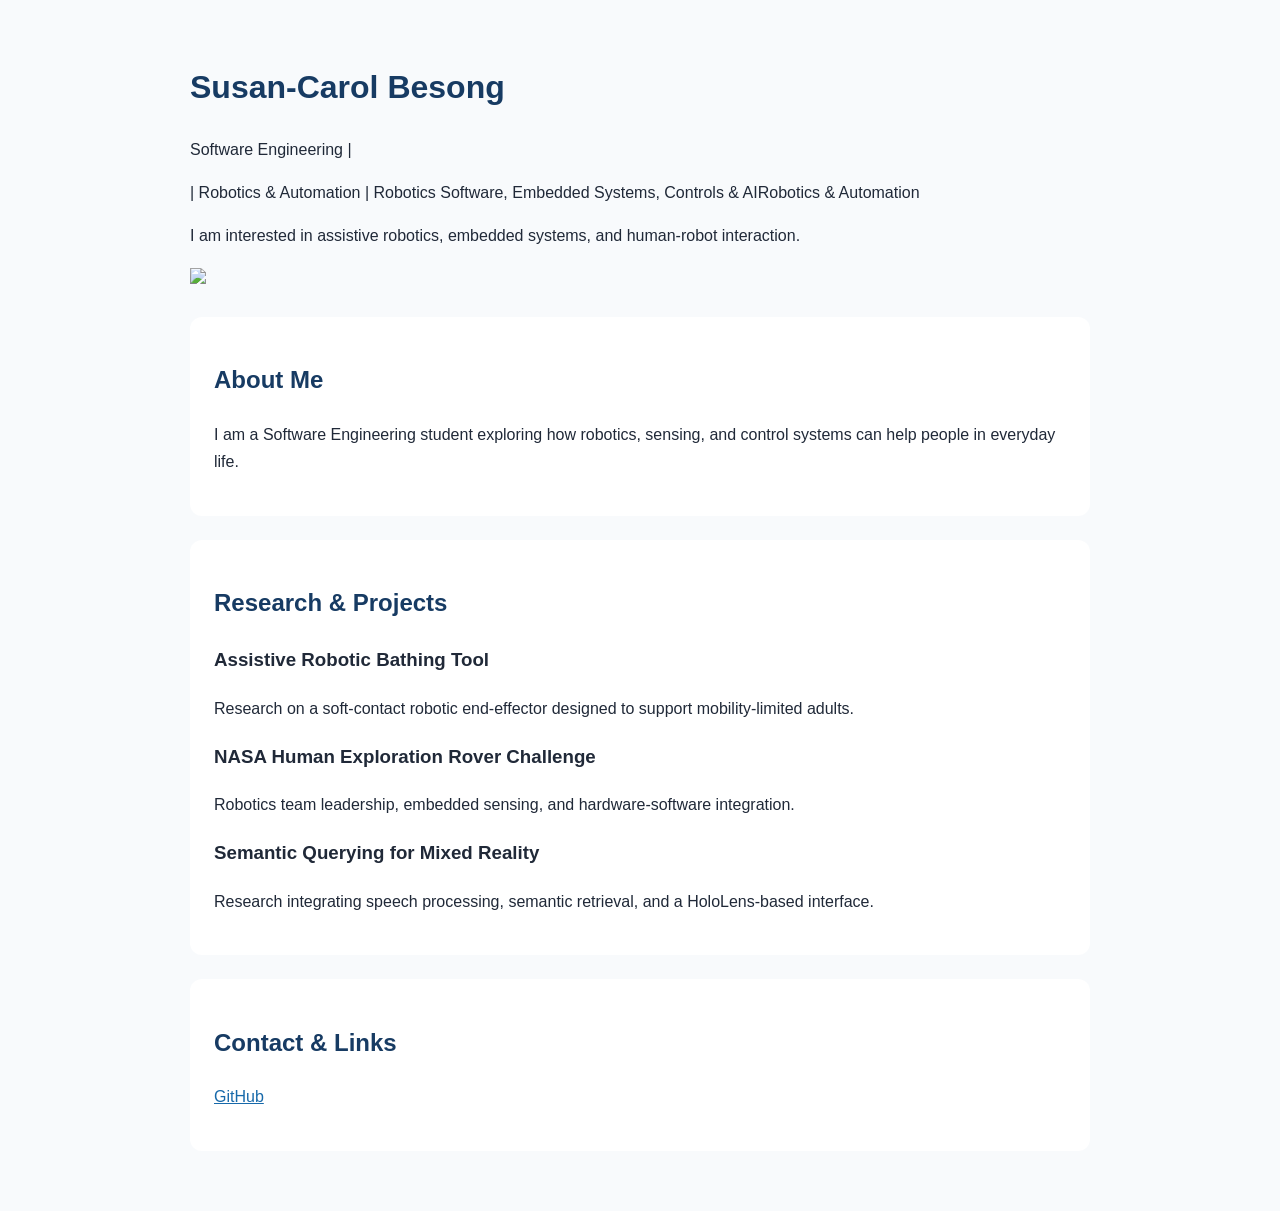
==== about.html @ fbcd4fad "Revise about section content Updated the description in the about section to better reflect interest" ====
<!DOCTYPE html>
<html lang="en">
<head>
  <meta charset="UTF-8">
  <meta name="viewport" content="width=device-width, initial-scale=1.0">
  <title> Susan-Carol Besong | Robotics Portfolio</title>
  <style>
    body {
      font-family: Arial, sans-serif;
      max-width: 900px;
      margin: 60px auto;
      padding: 0 24px;
      line-height: 1.7;
      color: #202938;
      background: #f8fafc;
    }
    h1, h2 { color: #173b63; }
    a { color: #1769aa; }
    section {
      background: white;
      padding: 24px;
      margin: 24px 0;
      border-radius: 12px;
    }
  </style>
</head>
<body>
  <header>
    <h1>Susan-Carol Besong</h1>
    <p>Software Engineering | </p>
      
    <p> | Robotics & Automation | Robotics Software, Embedded Systems, Controls & AIRobotics & Automation</p>
    <p>
      I am interested in assistive robotics, embedded systems,
      and human-robot interaction.
    </p>
  </header>
<img src="C:\Users\susan\Downloads\Headshot.png" img>
  <section>
    <h2>About Me</h2>
    <p>
      I am a Software Engineering student exploring how robotics,
      sensing, and control systems can help people in everyday life.
    </p>
  </section>

  <section>
    <h2>Research & Projects</h2>
    <h3>Assistive Robotic Bathing Tool</h3>
    <p>
      Research on a soft-contact robotic end-effector designed
      to support mobility-limited adults.
    </p>

    <h3>NASA Human Exploration Rover Challenge</h3>
    <p>
      Robotics team leadership, embedded sensing, and
      hardware-software integration.
    </p>

    <h3>Semantic Querying for Mixed Reality</h3>
    <p>
      Research integrating speech processing, semantic retrieval,
      and a HoloLens-based interface.
    </p>
  </section>

  <section>
    <h2>Contact & Links</h2>
    <p>
      <a href="https://github.com/ssncrl">
        GitHub
      </a>
      <!- linkedin.com/in/susan-carol-b-77b424241 | susancarol.besong.tt@gmail.com ->
    </p>
  </section>
</body>
</html>
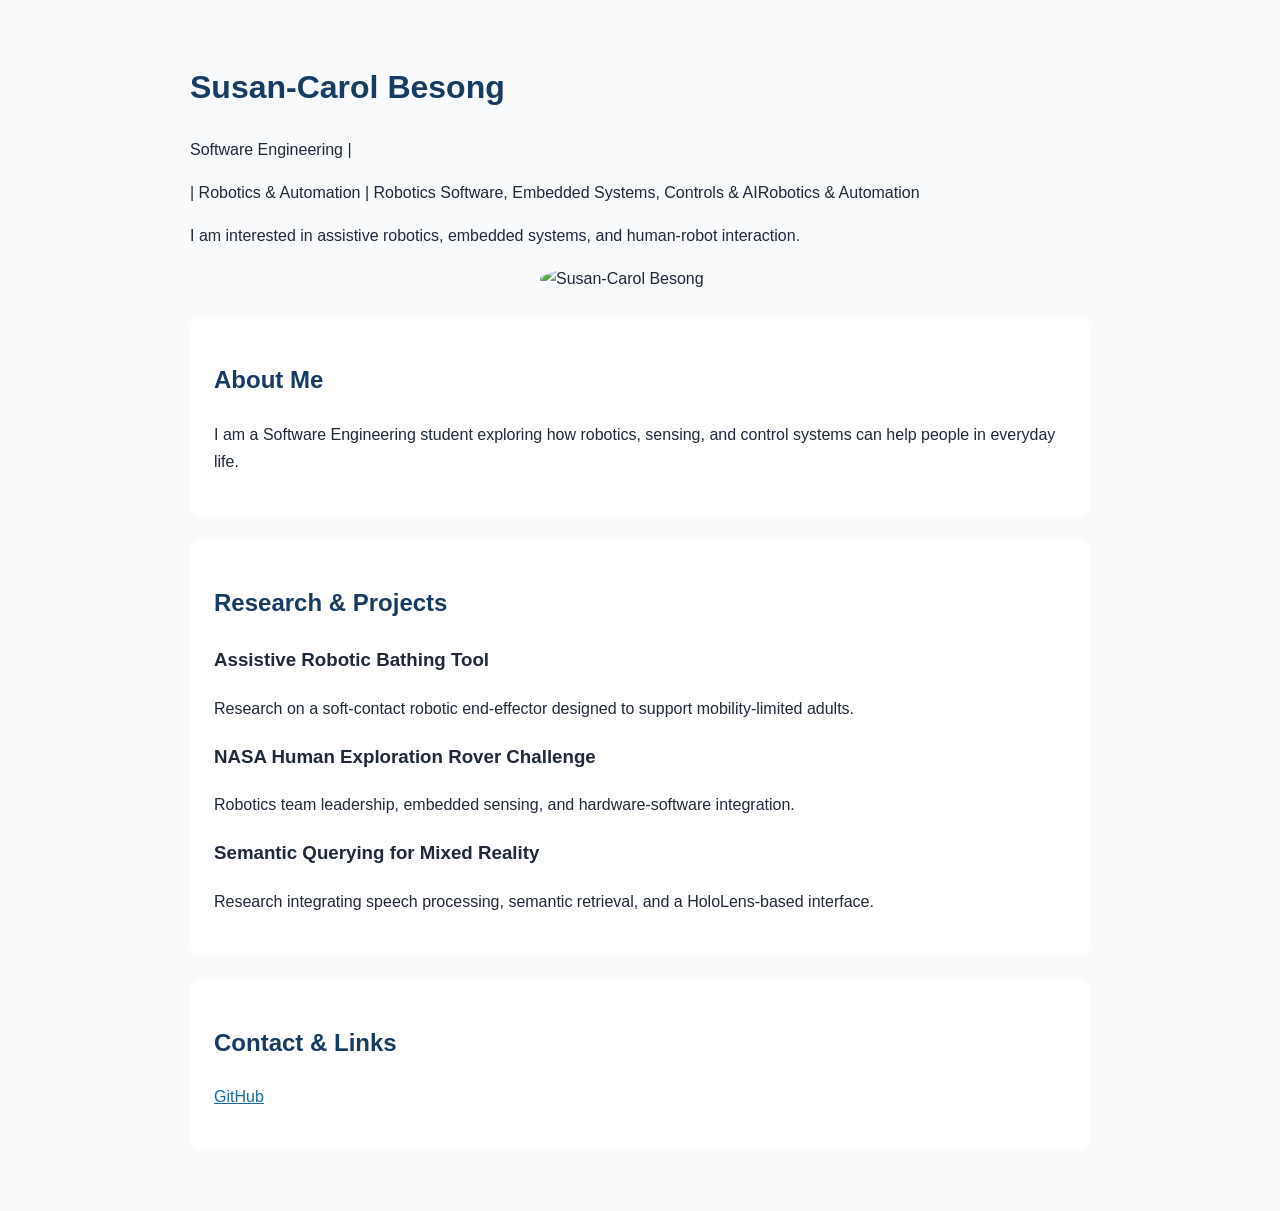
==== commit 6292553e: ""added picture of myself"" ====
--- a/about.html
+++ b/about.html
@@ -36,7 +36,8 @@
       and human-robot interaction.
     </p>
   </header>
-<img src="C:\Users\susan\Downloads\Headshot.png" img>
+<img src="C:\Users\susan\MyWebsite\ssncrl.github.io\Headshot.png" alt="Susan-Carol Besong"
+     style="width: 200px; height: auto; border-radius: 50%; display: block; margin: 0 auto;">
   <section>
     <h2>About Me</h2>
     <p>
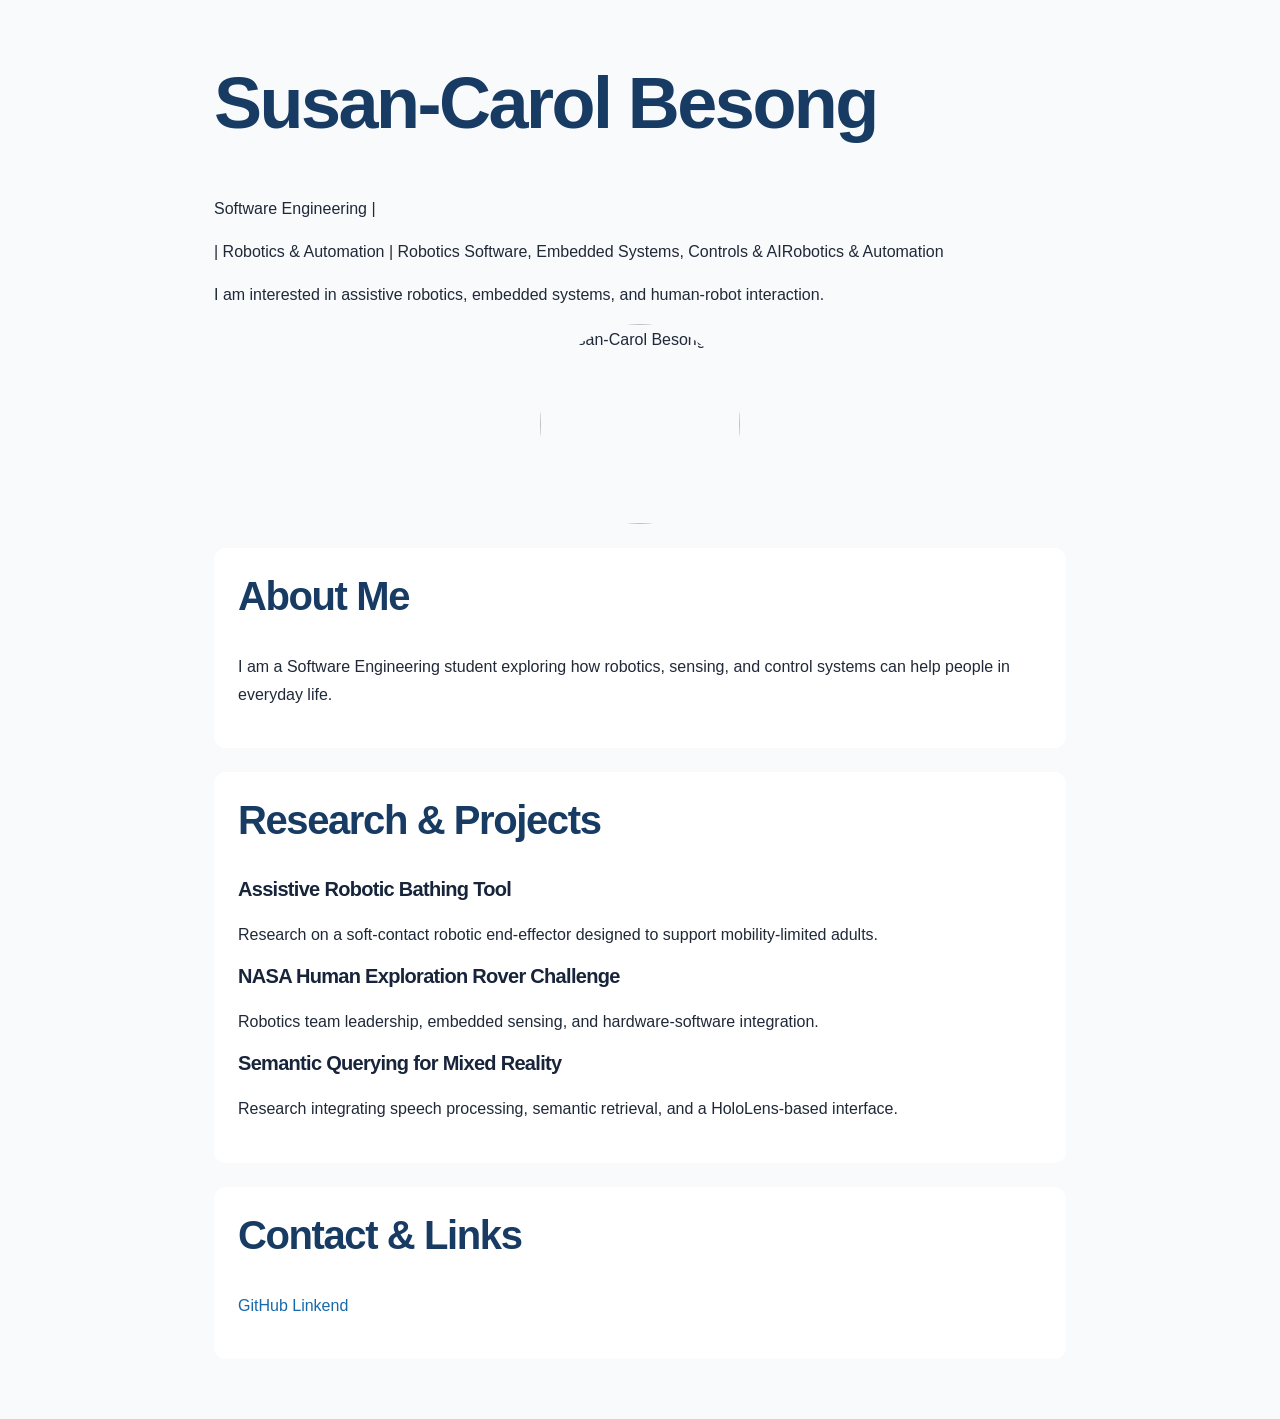
==== commit ebf6ffad: ""style setting"" ====
--- a/about.html
+++ b/about.html
@@ -1,4 +1,4 @@
-
+<link rel="stylesheet" href="style.css">
 <!DOCTYPE html>
 <html lang="en">
 <head>
@@ -28,9 +28,9 @@
 <body>
   <header>
     <h1>Susan-Carol Besong</h1>
-    <p>Software Engineering | </p>
+    <p>Software Engineering | <p>
       
-    <p> | Robotics & Automation | Robotics Software, Embedded Systems, Controls & AIRobotics & Automation</p>
+    <p> | Robotics & Automation | Robotics Software, Embedded Systems, Controls & AIRobotics & Automation<p>
     <p>
       I am interested in assistive robotics, embedded systems,
       and human-robot interaction.
@@ -72,8 +72,11 @@
     <p>
       <a href="https://github.com/ssncrl">
         GitHub
-      </a>
-      <!- linkedin.com/in/susan-carol-b-77b424241 | susancarol.besong.tt@gmail.com ->
+      <a href2="linkedin.com/in/susan-carol-b-77b424241">
+        Linkend
+      <a href3= "susancarol.besong.tt@gmail.com" >
+      </a> 
+
     </p>
   </section>
 </body>
--- a/style.css
+++ b/style.css
@@ -0,0 +1,431 @@
+/* 1. Design system */
+:root {
+  --color-bg: #f8f9fb;
+  --color-surface: #ffffff;
+  --color-text: #17243a;
+  --color-muted: #667085;
+  --color-accent: #2563eb;
+  --color-accent-light: #eaf1ff;
+  --color-border: #dfe4ec;
+
+  --font-body: Arial, Helvetica, sans-serif;
+  --content-width: 1100px;
+
+  --radius-sm: 6px;
+  --radius-md: 12px;
+}
+
+/* 2. Reset */
+* {
+  box-sizing: border-box;
+}
+
+html {
+  scroll-behavior: smooth;
+}
+
+body {
+  margin: 0;
+  background: var(--color-bg);
+  color: var(--color-text);
+  font-family: var(--font-body);
+  font-size: 16px;
+  line-height: 1.7;
+  -webkit-font-smoothing: antialiased;
+}
+
+img {
+  display: block;
+  max-width: 100%;
+  height: auto;
+}
+
+a {
+  color: var(--color-accent);
+  text-decoration: none;
+  transition: color 180ms ease;
+}
+
+a:hover {
+  color: #1747b0;
+}
+
+a:focus-visible {
+  outline: 3px solid var(--color-accent);
+  outline-offset: 4px;
+}
+
+/* 3. Shared layout */
+.container {
+  width: min(var(--content-width), calc(100% - 48px));
+  margin-inline: auto;
+}
+
+main {
+  min-height: 70vh;
+}
+
+.page-section {
+  padding-block: 64px;
+  border-bottom: 1px solid var(--color-border);
+}
+
+.section-label {
+  margin: 0 0 12px;
+  color: var(--color-accent);
+  font-size: 0.78rem;
+  font-weight: 700;
+  letter-spacing: 0.12em;
+  text-transform: uppercase;
+}
+
+h1,
+h2,
+h3,
+h4 {
+  margin-top: 0;
+  color: var(--color-text);
+  line-height: 1.2;
+  letter-spacing: -0.035em;
+}
+
+h1 {
+  font-size: clamp(2.5rem, 6vw, 4.5rem);
+  font-weight: 700;
+}
+
+h2 {
+  font-size: clamp(1.8rem, 4vw, 2.5rem);
+}
+
+h3 {
+  font-size: 1.25rem;
+}
+
+p {
+  margin-top: 0;
+}
+
+.lead {
+  max-width: 680px;
+  color: var(--color-muted);
+  font-size: 1.15rem;
+  line-height: 1.8;
+}
+
+/* 4. Navigation */
+.site-header {
+  position: sticky;
+  top: 0;
+  z-index: 100;
+  background: rgb(248 249 251 / 94%);
+  border-bottom: 1px solid var(--color-border);
+  backdrop-filter: blur(12px);
+}
+
+.navbar {
+  min-height: 76px;
+  display: flex;
+  align-items: center;
+  justify-content: space-between;
+  gap: 24px;
+}
+
+.brand {
+  color: var(--color-text);
+  font-size: 1rem;
+  font-weight: 700;
+  letter-spacing: -0.025em;
+}
+
+.brand:hover {
+  color: var(--color-accent);
+}
+
+.nav-links {
+  display: flex;
+  align-items: center;
+  flex-wrap: wrap;
+  gap: 28px;
+  margin: 0;
+  padding: 0;
+  list-style: none;
+}
+
+.nav-links a {
+  display: inline-block;
+  padding-block: 8px;
+  color: var(--color-muted);
+  font-size: 0.9rem;
+  font-weight: 500;
+}
+
+.nav-links a:hover,
+.nav-links a[aria-current="page"] {
+  color: var(--color-accent);
+}
+
+/* 5. Homepage introduction */
+.hero {
+  display: grid;
+  grid-template-columns: minmax(0, 1.5fr) minmax(200px, 0.7fr);
+  align-items: center;
+  gap: 64px;
+  padding-block: 88px;
+  border-bottom: 1px solid var(--color-border);
+}
+
+.hero h1 {
+  max-width: 700px;
+  margin-bottom: 24px;
+}
+
+.hero-copy {
+  max-width: 650px;
+}
+
+.hero-image {
+  width: 100%;
+  max-width: 300px;
+  aspect-ratio: 4 / 5;
+  justify-self: end;
+  object-fit: cover;
+  object-position: center top;
+  border-radius: var(--radius-md);
+  background: var(--color-accent-light);
+}
+
+.hero-actions {
+  display: flex;
+  flex-wrap: wrap;
+  align-items: center;
+  gap: 20px;
+  margin-top: 28px;
+}
+
+/* 6. Buttons and links */
+.button {
+  display: inline-flex;
+  align-items: center;
+  justify-content: center;
+  min-height: 44px;
+  padding: 10px 18px;
+  border: 1px solid var(--color-accent);
+  border-radius: var(--radius-sm);
+  background: var(--color-accent);
+  color: #ffffff;
+  font: inherit;
+  font-size: 0.9rem;
+  font-weight: 600;
+  transition:
+    background 180ms ease,
+    transform 180ms ease;
+}
+
+.button:hover {
+  background: #1747b0;
+  color: #ffffff;
+  transform: translateY(-1px);
+}
+
+.button-secondary {
+  background: transparent;
+  color: var(--color-text);
+  border-color: var(--color-border);
+}
+
+.button-secondary:hover {
+  background: var(--color-accent-light);
+  color: var(--color-accent);
+}
+
+/* 7. Cards and project grids */
+.card-grid {
+  display: grid;
+  grid-template-columns: repeat(2, minmax(0, 1fr));
+  gap: 24px;
+  margin-top: 32px;
+}
+
+.card {
+  min-width: 0;
+  padding: 28px;
+  background: var(--color-surface);
+  border: 1px solid var(--color-border);
+  border-radius: var(--radius-md);
+  transition:
+    border-color 180ms ease,
+    transform 180ms ease;
+}
+
+.card:hover {
+  border-color: #a9c3fa;
+  transform: translateY(-2px);
+}
+
+.card h3 {
+  margin-bottom: 12px;
+}
+
+.card p {
+  color: var(--color-muted);
+}
+
+.card-meta {
+  margin-bottom: 12px;
+  color: var(--color-accent);
+  font-size: 0.75rem;
+  font-weight: 700;
+  letter-spacing: 0.08em;
+  text-transform: uppercase;
+}
+
+.tag-list {
+  display: flex;
+  flex-wrap: wrap;
+  gap: 8px;
+  margin-top: 18px;
+  padding: 0;
+  list-style: none;
+}
+
+.tag-list li {
+  padding: 4px 10px;
+  border: 1px solid var(--color-border);
+  border-radius: 4px;
+  color: var(--color-muted);
+  font-size: 0.8rem;
+}
+
+/* 8. Interior page headings */
+.page-heading {
+  padding-block: 72px 48px;
+  border-bottom: 1px solid var(--color-border);
+}
+
+.page-heading h1 {
+  margin-bottom: 20px;
+}
+
+.page-heading .lead {
+  margin-bottom: 0;
+}
+
+/* 9. Publications and research entries */
+.entry-list {
+  margin-top: 32px;
+}
+
+.entry {
+  display: grid;
+  grid-template-columns: 150px minmax(0, 1fr);
+  gap: 32px;
+  padding-block: 28px;
+  border-bottom: 1px solid var(--color-border);
+}
+
+.entry-date {
+  color: var(--color-muted);
+  font-size: 0.9rem;
+}
+
+.entry h3 {
+  margin-bottom: 10px;
+}
+
+.entry p {
+  margin-bottom: 10px;
+  color: var(--color-muted);
+}
+
+/* 10. Contact and footer */
+.contact-links {
+  display: flex;
+  flex-wrap: wrap;
+  gap: 20px;
+}
+
+.site-footer {
+  padding-block: 28px;
+  color: var(--color-muted);
+  font-size: 0.85rem;
+}
+
+.footer-inner {
+  display: flex;
+  align-items: center;
+  justify-content: space-between;
+  flex-wrap: wrap;
+  gap: 16px;
+}
+
+/* 11. Responsive layout */
+@media (max-width: 720px) {
+  .container {
+    width: min(100% - 32px, var(--content-width));
+  }
+
+  .navbar {
+    align-items: flex-start;
+    flex-direction: column;
+    justify-content: center;
+    gap: 8px;
+    padding-block: 16px;
+  }
+
+  .nav-links {
+    gap: 18px;
+  }
+
+  .nav-links a {
+    font-size: 0.85rem;
+  }
+
+  .hero {
+    grid-template-columns: 1fr;
+    gap: 32px;
+    padding-block: 56px;
+  }
+
+  .hero-image {
+    max-width: 220px;
+    justify-self: start;
+  }
+
+  .page-section {
+    padding-block: 44px;
+  }
+
+  .page-heading {
+    padding-block: 52px 36px;
+  }
+
+  .card-grid {
+    grid-template-columns: 1fr;
+  }
+
+  .entry {
+    grid-template-columns: 1fr;
+    gap: 8px;
+  }
+
+  .card {
+    padding: 22px;
+  }
+
+  .footer-inner {
+    align-items: flex-start;
+    flex-direction: column;
+  }
+}
+
+/* 12. Reduced motion accessibility */
+@media (prefers-reduced-motion: reduce) {
+  *,
+  *::before,
+  *::after {
+    scroll-behavior: auto !important;
+    transition-duration: 0.01ms !important;
+    animation-duration: 0.01ms !important;
+  }
+}
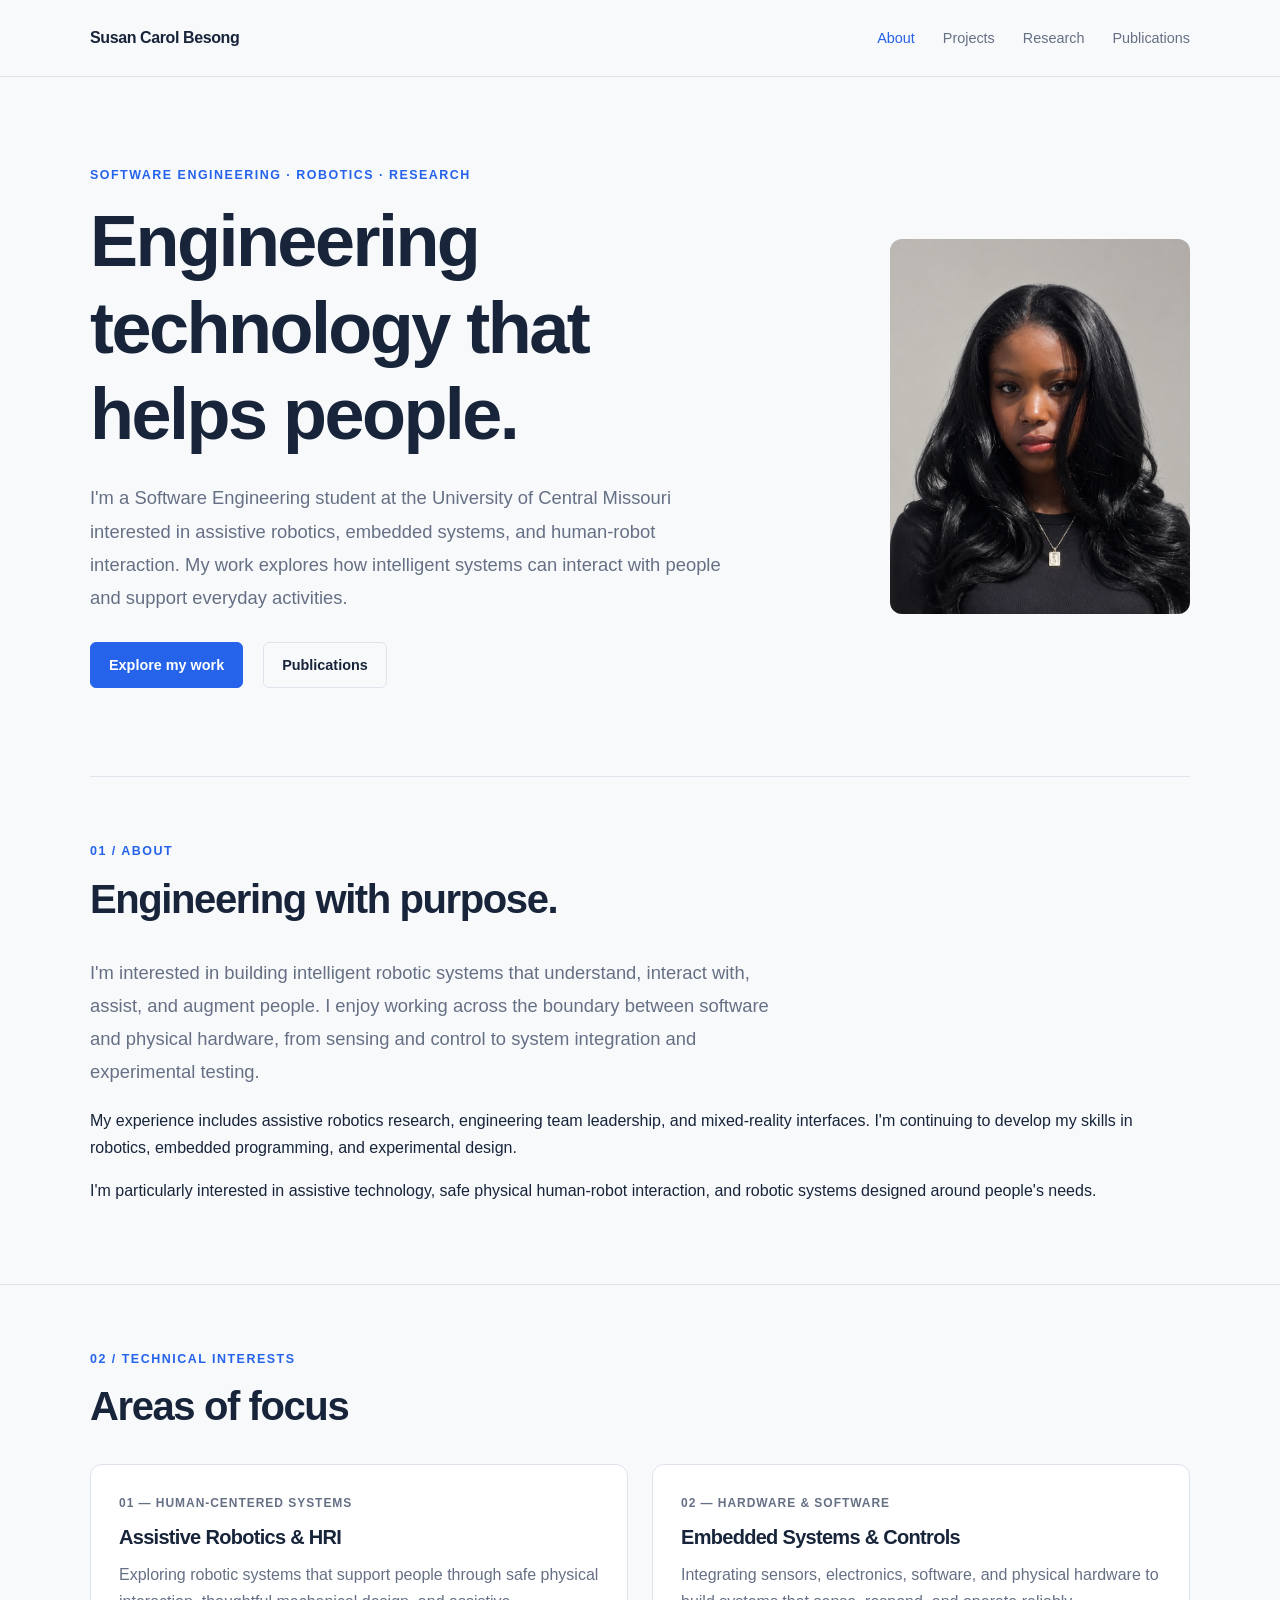
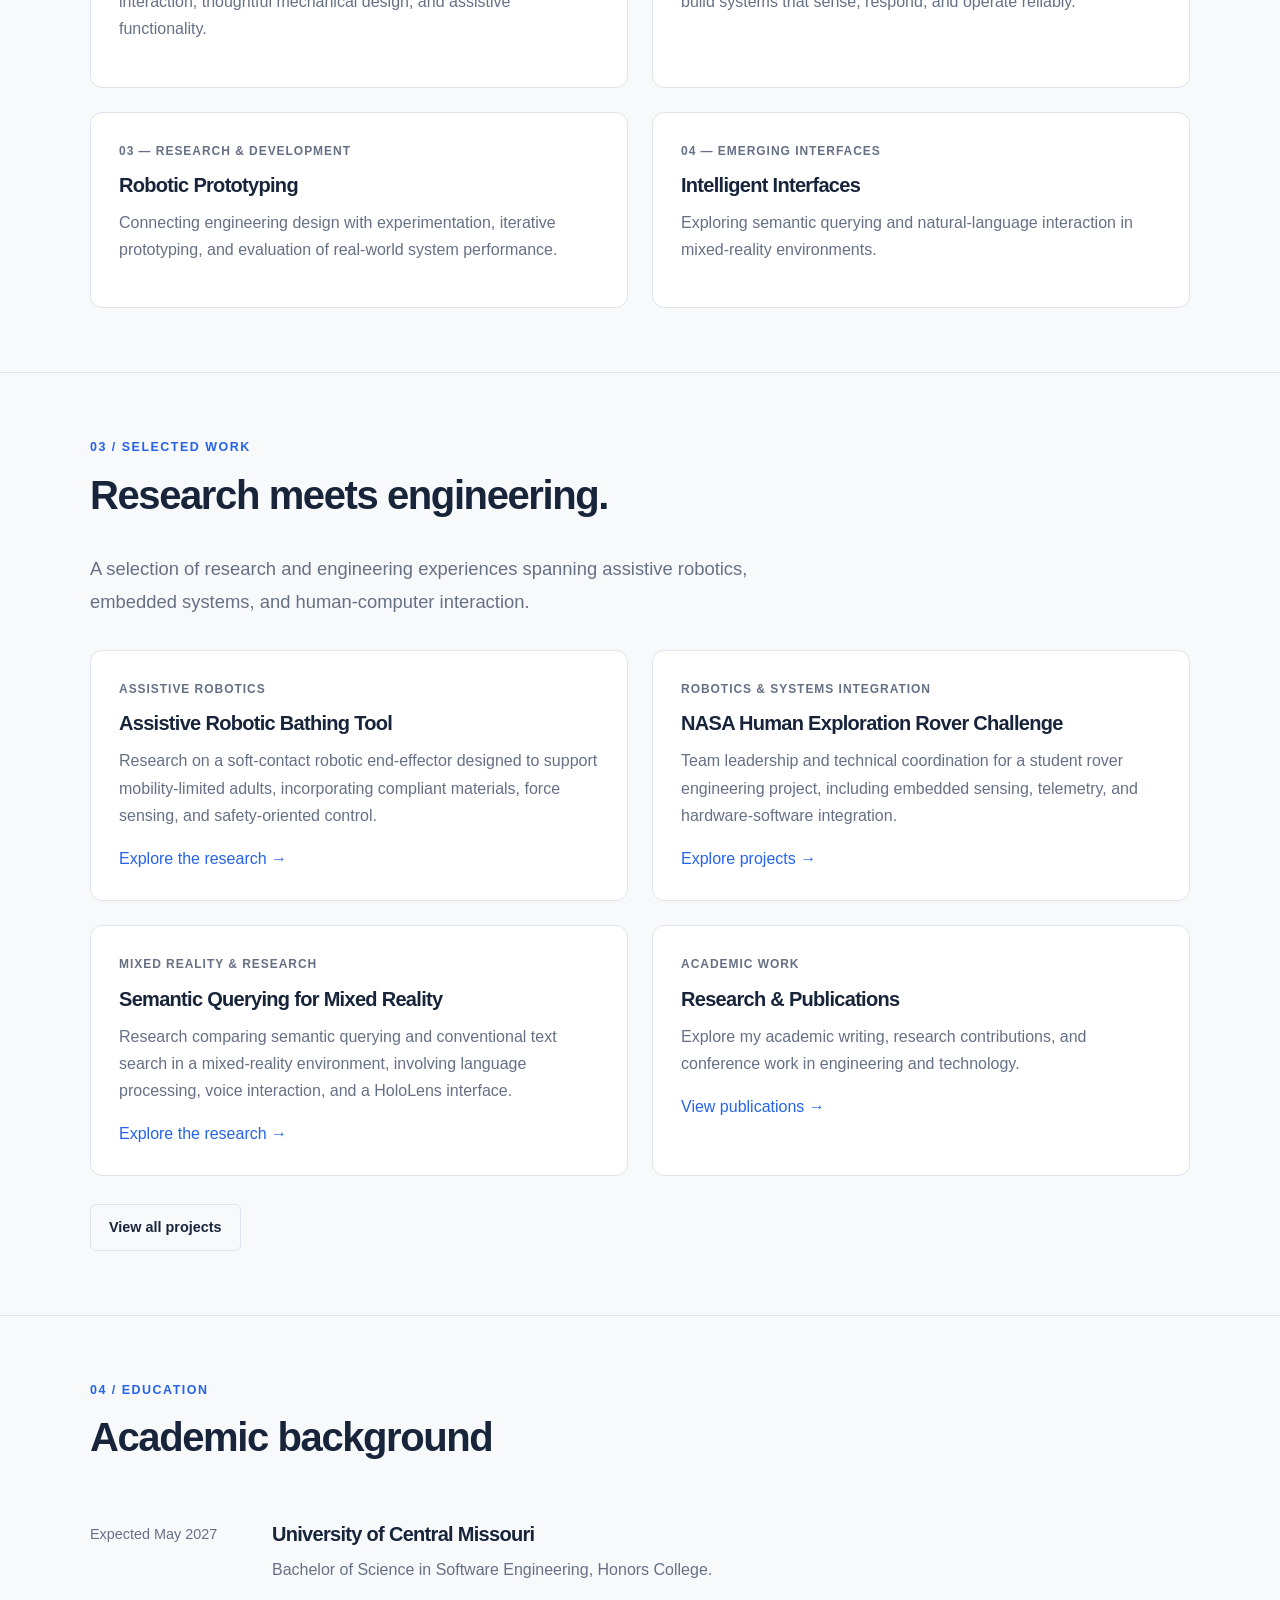
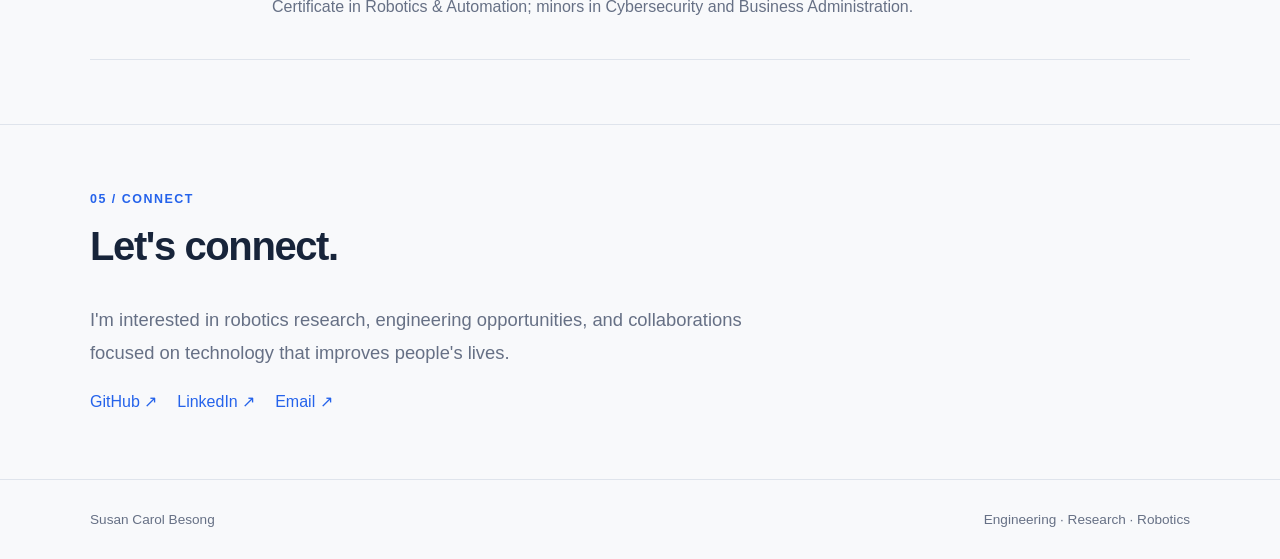
==== commit 6e1b9fae: ""full about/index"" ====
--- a/about.html
+++ b/about.html
@@ -1,83 +1,330 @@
-<link rel="stylesheet" href="style.css">
+
 <!DOCTYPE html>
 <html lang="en">
 <head>
   <meta charset="UTF-8">
   <meta name="viewport" content="width=device-width, initial-scale=1.0">
-  <title> Susan-Carol Besong | Robotics Portfolio</title>
-  <style>
-    body {
-      font-family: Arial, sans-serif;
-      max-width: 900px;
-      margin: 60px auto;
-      padding: 0 24px;
-      line-height: 1.7;
-      color: #202938;
-      background: #f8fafc;
-    }
-    h1, h2 { color: #173b63; }
-    a { color: #1769aa; }
-    section {
-      background: white;
-      padding: 24px;
-      margin: 24px 0;
-      border-radius: 12px;
-    }
-  </style>
+
+  <meta
+    name="description"
+    content="Susan Carol Besong's engineering and research portfolio, featuring assistive robotics, embedded systems, and human-robot interaction."
+  >
+
+  <title>Susan Carol Besong | Engineering & Research</title>
+
+  <link rel="stylesheet" href="style.css">
 </head>
+
 <body>
-  <header>
-    <h1>Susan-Carol Besong</h1>
-    <p>Software Engineering | <p>
-      
-    <p> | Robotics & Automation | Robotics Software, Embedded Systems, Controls & AIRobotics & Automation<p>
-    <p>
-      I am interested in assistive robotics, embedded systems,
-      and human-robot interaction.
-    </p>
+
+  <!-- Navigation -->
+  <header class="site-header">
+    <nav class="navbar container" aria-label="Main navigation">
+      <a class="brand" href="index.html">
+        Susan Carol Besong
+      </a>
+
+      <ul class="nav-links">
+        <li>
+          <a href="index.html" aria-current="page">About</a>
+        </li>
+        <li>
+          <a href="projects.html">Projects</a>
+        </li>
+        <li>
+          <a href="research.html">Research</a>
+        </li>
+        <li>
+          <a href="publications.html">Publications</a>
+        </li>
+      </ul>
+    </nav>
   </header>
-<img src="C:\Users\susan\MyWebsite\ssncrl.github.io\Headshot.png" alt="Susan-Carol Besong"
-     style="width: 200px; height: auto; border-radius: 50%; display: block; margin: 0 auto;">
-  <section>
-    <h2>About Me</h2>
-    <p>
-      I am a Software Engineering student exploring how robotics,
-      sensing, and control systems can help people in everyday life.
-    </p>
-  </section>
-
-  <section>
-    <h2>Research & Projects</h2>
-    <h3>Assistive Robotic Bathing Tool</h3>
-    <p>
-      Research on a soft-contact robotic end-effector designed
-      to support mobility-limited adults.
-    </p>
-
-    <h3>NASA Human Exploration Rover Challenge</h3>
-    <p>
-      Robotics team leadership, embedded sensing, and
-      hardware-software integration.
-    </p>
-
-    <h3>Semantic Querying for Mixed Reality</h3>
-    <p>
-      Research integrating speech processing, semantic retrieval,
-      and a HoloLens-based interface.
-    </p>
-  </section>
-
-  <section>
-    <h2>Contact & Links</h2>
-    <p>
-      <a href="https://github.com/ssncrl">
-        GitHub
-      <a href2="linkedin.com/in/susan-carol-b-77b424241">
-        Linkend
-      <a href3= "susancarol.besong.tt@gmail.com" >
-      </a> 
-
-    </p>
-  </section>
+
+  <main>
+
+    <!-- Introduction -->
+    <section class="hero container">
+      <div class="hero-copy">
+
+        <p class="section-label">
+          Software Engineering · Robotics · Research
+        </p>
+
+        <h1>
+          Engineering technology that helps people.
+        </h1>
+
+        <p class="lead">
+          I'm a Software Engineering student at the University
+          of Central Missouri interested in assistive robotics,
+          embedded systems, and human-robot interaction.
+          My work explores how intelligent systems can interact
+          with people and support everyday activities.
+        </p>
+
+        <div class="hero-actions">
+          <a class="button" href="projects.html">
+            Explore my work
+          </a>
+
+          <a class="button button-secondary" href="publications.html">
+            Publications
+          </a>
+        </div>
+
+      </div>
+
+      <img
+        class="hero-image"
+        src="assets/Headshot.png"
+        alt="Portrait of Susan Carol Besong"
+        width="400"
+        height="500"
+      >
+    </section>
+
+    <!-- About -->
+    <section class="page-section">
+      <div class="container">
+
+        <p class="section-label">01 / About</p>
+
+        <h2>Engineering with purpose.</h2>
+
+        <p class="lead">
+          I'm interested in building intelligent robotic systems
+          that understand, interact with, assist, and augment people.
+          I enjoy working across the boundary between software
+          and physical hardware, from sensing and control to
+          system integration and experimental testing.
+        </p>
+
+        <p>
+          My experience includes assistive robotics research,
+          engineering team leadership, and mixed-reality
+          interfaces. I'm continuing to develop my skills in
+          robotics, embedded programming, and experimental design.
+        </p>
+
+        <p>
+          I'm particularly interested in assistive technology,
+          safe physical human-robot interaction, and robotic
+          systems designed around people's needs.
+        </p>
+
+      </div>
+    </section>
+
+    <!-- Areas of interest -->
+    <section class="page-section">
+      <div class="container">
+
+        <p class="section-label">02 / Technical interests</p>
+
+        <h2>Areas of focus</h2>
+
+        <div class="card-grid">
+
+          <article class="card">
+            <p class="card-meta">01 — Human-centered systems</p>
+            <h3>Assistive Robotics & HRI</h3>
+            <p>
+              Exploring robotic systems that support people
+              through safe physical interaction, thoughtful
+              mechanical design, and assistive functionality.
+            </p>
+          </article>
+
+          <article class="card">
+            <p class="card-meta">02 — Hardware & software</p>
+            <h3>Embedded Systems & Controls</h3>
+            <p>
+              Integrating sensors, electronics, software, and
+              physical hardware to build systems that sense,
+              respond, and operate reliably.
+            </p>
+          </article>
+
+          <article class="card">
+            <p class="card-meta">03 — Research & development</p>
+            <h3>Robotic Prototyping</h3>
+            <p>
+              Connecting engineering design with experimentation,
+              iterative prototyping, and evaluation of
+              real-world system performance.
+            </p>
+          </article>
+
+          <article class="card">
+            <p class="card-meta">04 — Emerging interfaces</p>
+            <h3>Intelligent Interfaces</h3>
+            <p>
+              Exploring semantic querying and natural-language
+              interaction in mixed-reality environments.
+            </p>
+          </article>
+
+        </div>
+      </div>
+    </section>
+
+    <!-- Selected work -->
+    <section class="page-section">
+      <div class="container">
+
+        <p class="section-label">03 / Selected work</p>
+
+        <h2>Research meets engineering.</h2>
+
+        <p class="lead">
+          A selection of research and engineering experiences
+          spanning assistive robotics, embedded systems,
+          and human-computer interaction.
+        </p>
+
+        <div class="card-grid">
+
+          <article class="card">
+            <p class="card-meta">Assistive robotics</p>
+            <h3>Assistive Robotic Bathing Tool</h3>
+            <p>
+              Research on a soft-contact robotic end-effector
+              designed to support mobility-limited adults,
+              incorporating compliant materials, force sensing,
+              and safety-oriented control.
+            </p>
+            <a href="research.html">
+              Explore the research &rarr;
+            </a>
+          </article>
+
+          <article class="card">
+            <p class="card-meta">Robotics & systems integration</p>
+            <h3>NASA Human Exploration Rover Challenge</h3>
+            <p>
+              Team leadership and technical coordination for a
+              student rover engineering project, including
+              embedded sensing, telemetry, and hardware-software
+              integration.
+            </p>
+            <a href="projects.html">
+              Explore projects &rarr;
+            </a>
+          </article>
+
+          <article class="card">
+            <p class="card-meta">Mixed reality & research</p>
+            <h3>Semantic Querying for Mixed Reality</h3>
+            <p>
+              Research comparing semantic querying and
+              conventional text search in a mixed-reality
+              environment, involving language processing,
+              voice interaction, and a HoloLens interface.
+            </p>
+            <a href="research.html">
+              Explore the research &rarr;
+            </a>
+          </article>
+
+          <article class="card">
+            <p class="card-meta">Academic work</p>
+            <h3>Research & Publications</h3>
+            <p>
+              Explore my academic writing, research contributions,
+              and conference work in engineering and technology.
+            </p>
+            <a href="publications.html">
+              View publications &rarr;
+            </a>
+          </article>
+
+        </div>
+
+        <div class="hero-actions">
+          <a class="button button-secondary" href="projects.html">
+            View all projects
+          </a>
+        </div>
+
+      </div>
+    </section>
+
+    <!-- Education -->
+    <section class="page-section">
+      <div class="container">
+
+        <p class="section-label">04 / Education</p>
+
+        <h2>Academic background</h2>
+
+        <div class="entry-list">
+
+          <article class="entry">
+            <div class="entry-date">Expected May 2027</div>
+
+            <div>
+              <h3>University of Central Missouri</h3>
+              <p>
+                Bachelor of Science in Software Engineering,
+                Honors College.
+              </p>
+              <p>
+                Certificate in Robotics & Automation;
+                minors in Cybersecurity and Business Administration.
+              </p>
+            </div>
+          </article>
+
+        </div>
+
+      </div>
+    </section>
+
+    <!-- Contact -->
+    <section class="page-section">
+      <div class="container">
+
+        <p class="section-label">05 / Connect</p>
+
+        <h2>Let's connect.</h2>
+
+        <p class="lead">
+          I'm interested in robotics research, engineering
+          opportunities, and collaborations focused on
+          technology that improves people's lives.
+        </p>
+
+        <div class="contact-links">
+          <a href="https://github.com/ssncrl"
+             target="_blank"
+             rel="noopener noreferrer">
+            GitHub ↗
+          </a>
+
+          <a href="https://www.linkedin.com/in/susan-carol-b-77b424241/"
+             target="_blank"
+             rel="noopener noreferrer">
+            LinkedIn ↗
+          </a>
+
+          <a href="mailto:susancarol.besong.tt@gmail.com">
+            Email ↗
+          </a>
+        </div>
+
+      </div>
+    </section>
+
+  </main>
+
+  <!-- Footer -->
+  <footer class="site-footer">
+    <div class="container footer-inner">
+      <span>Susan Carol Besong</span>
+      <span>Engineering · Research · Robotics</span>
+    </div>
+  </footer>
+
 </body>
 </html>
